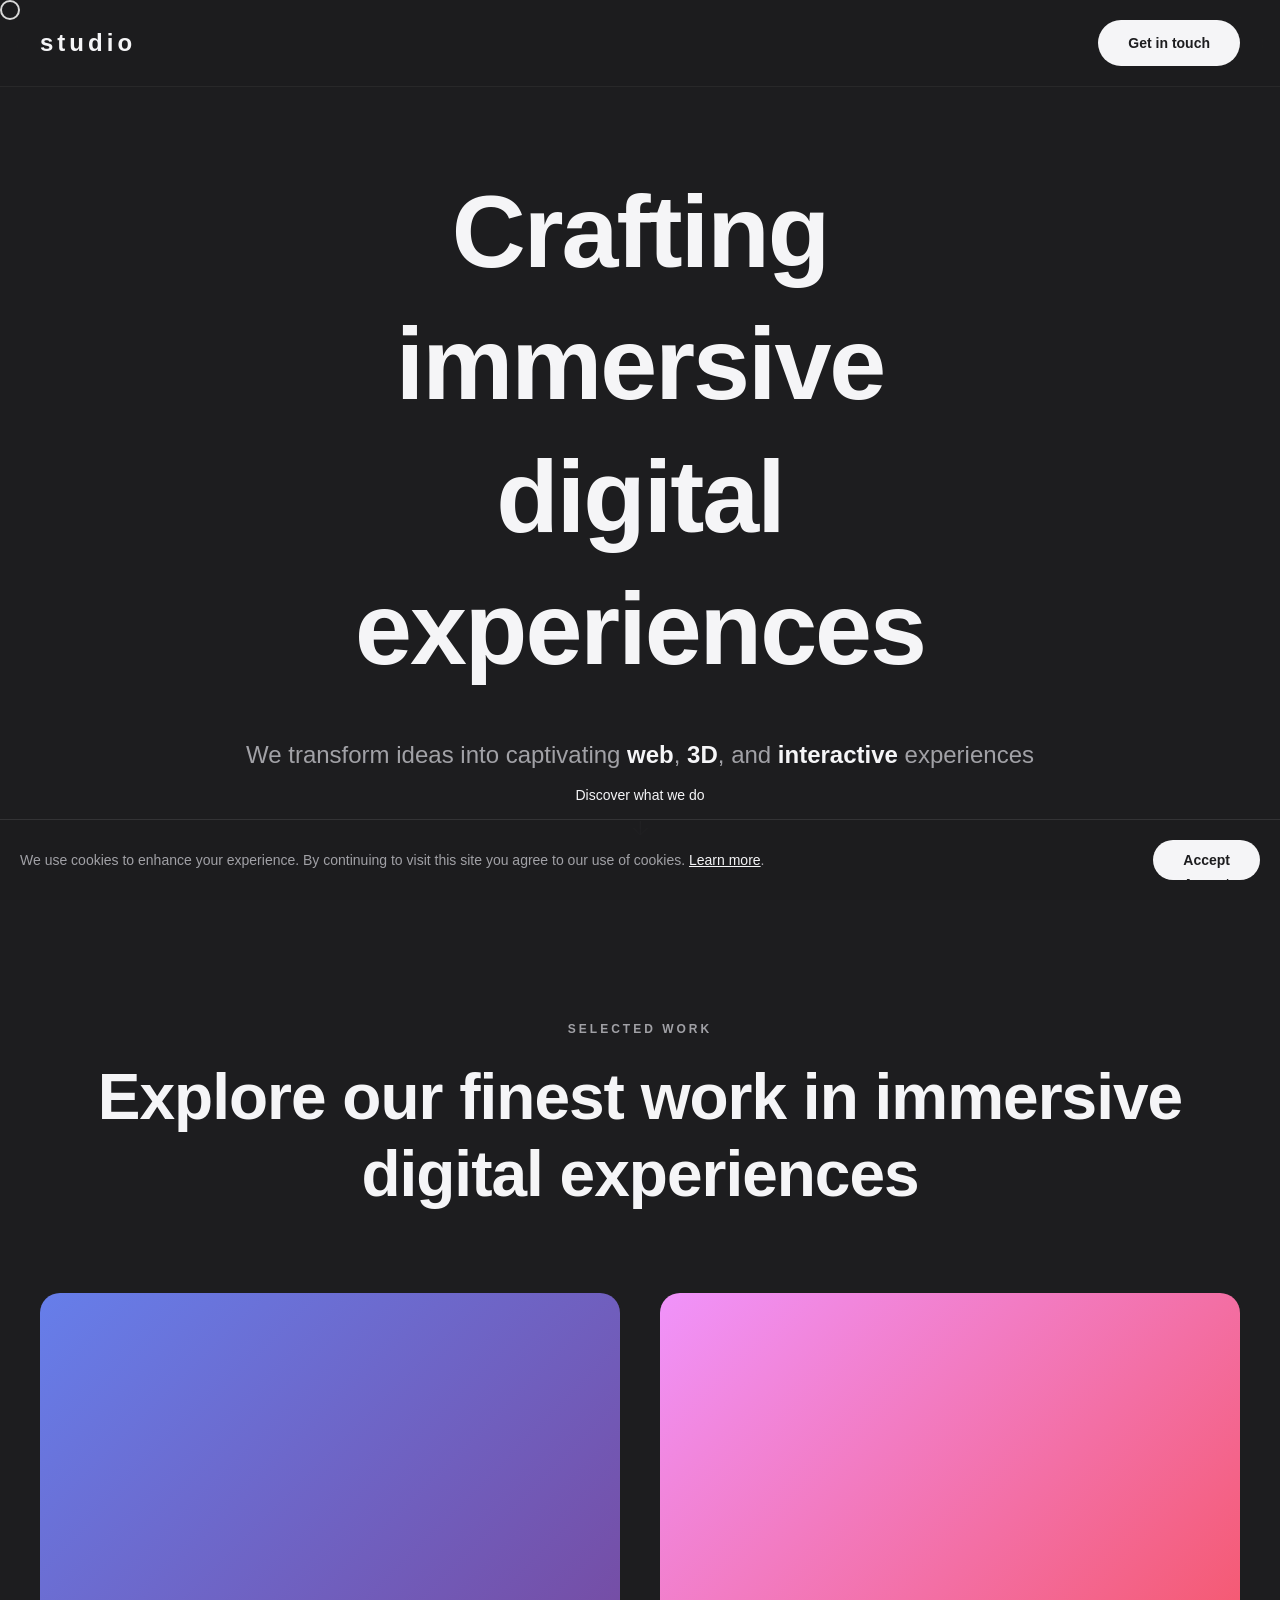
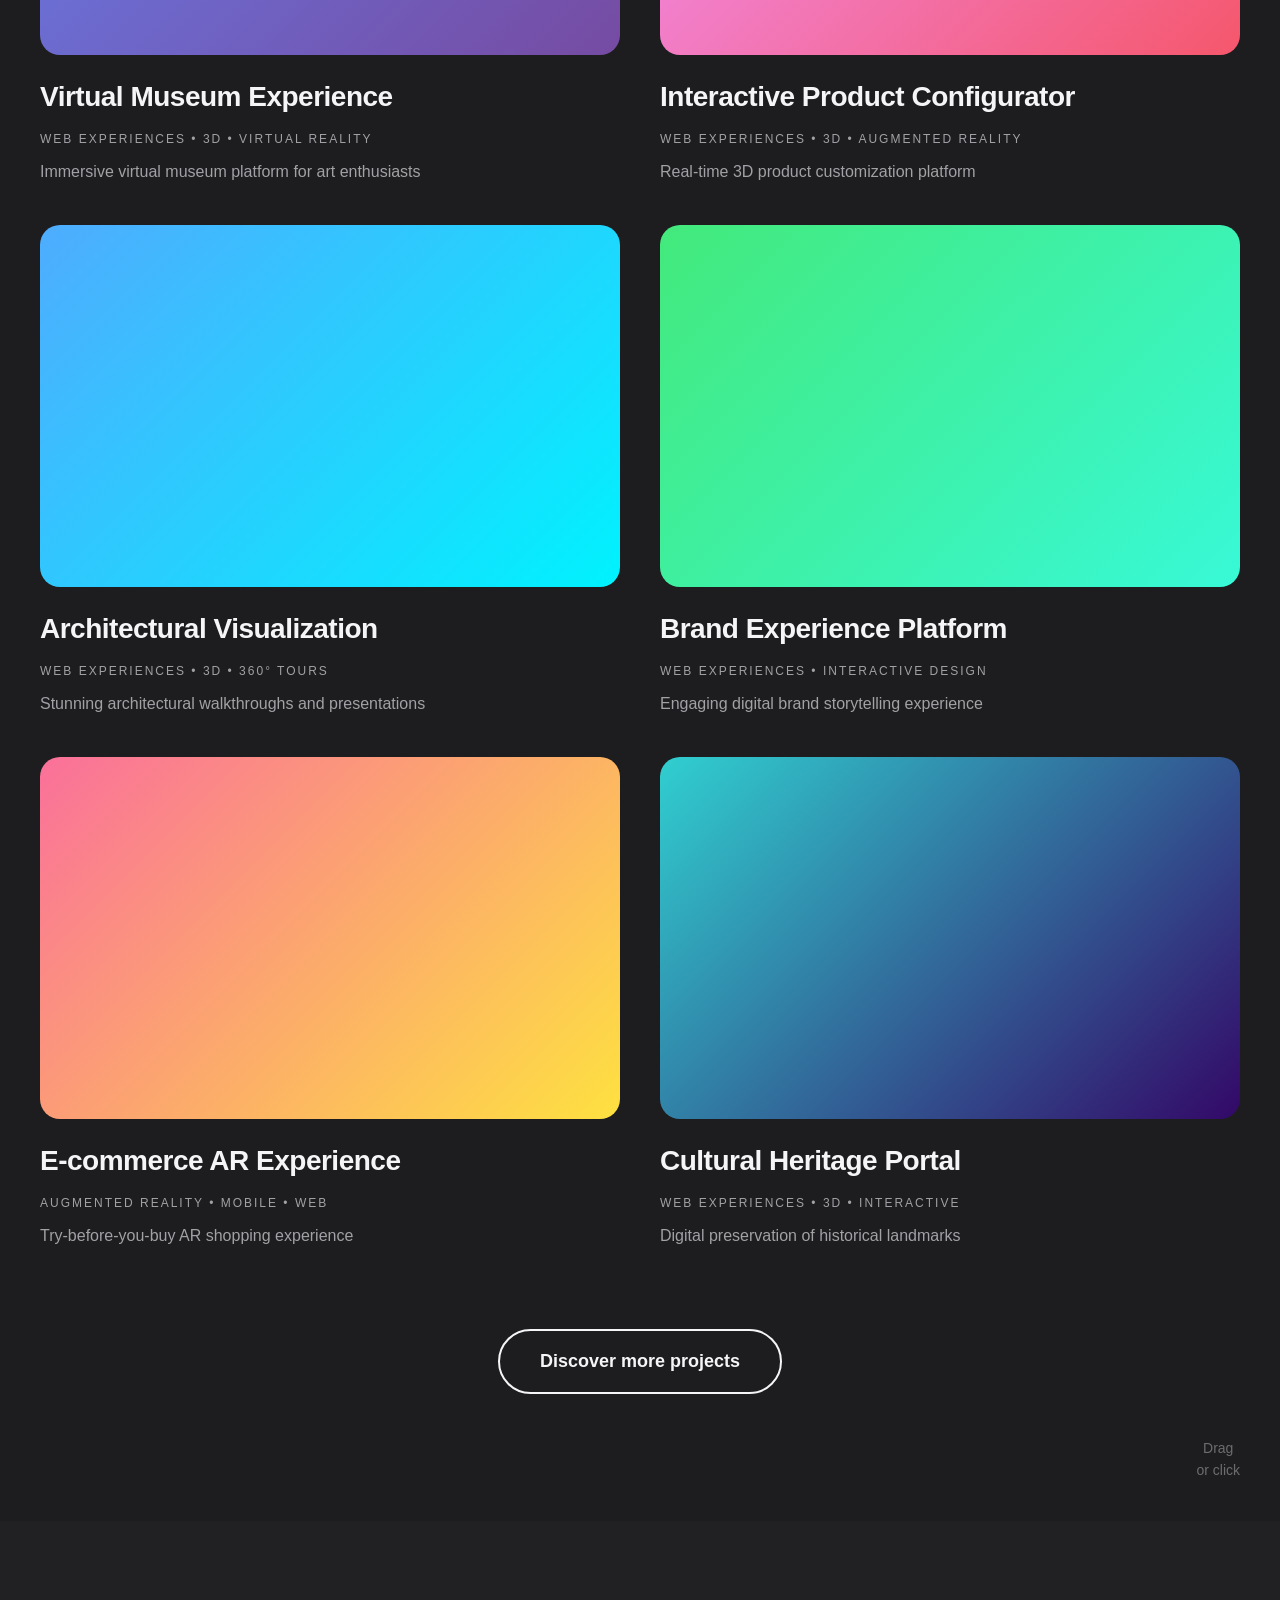
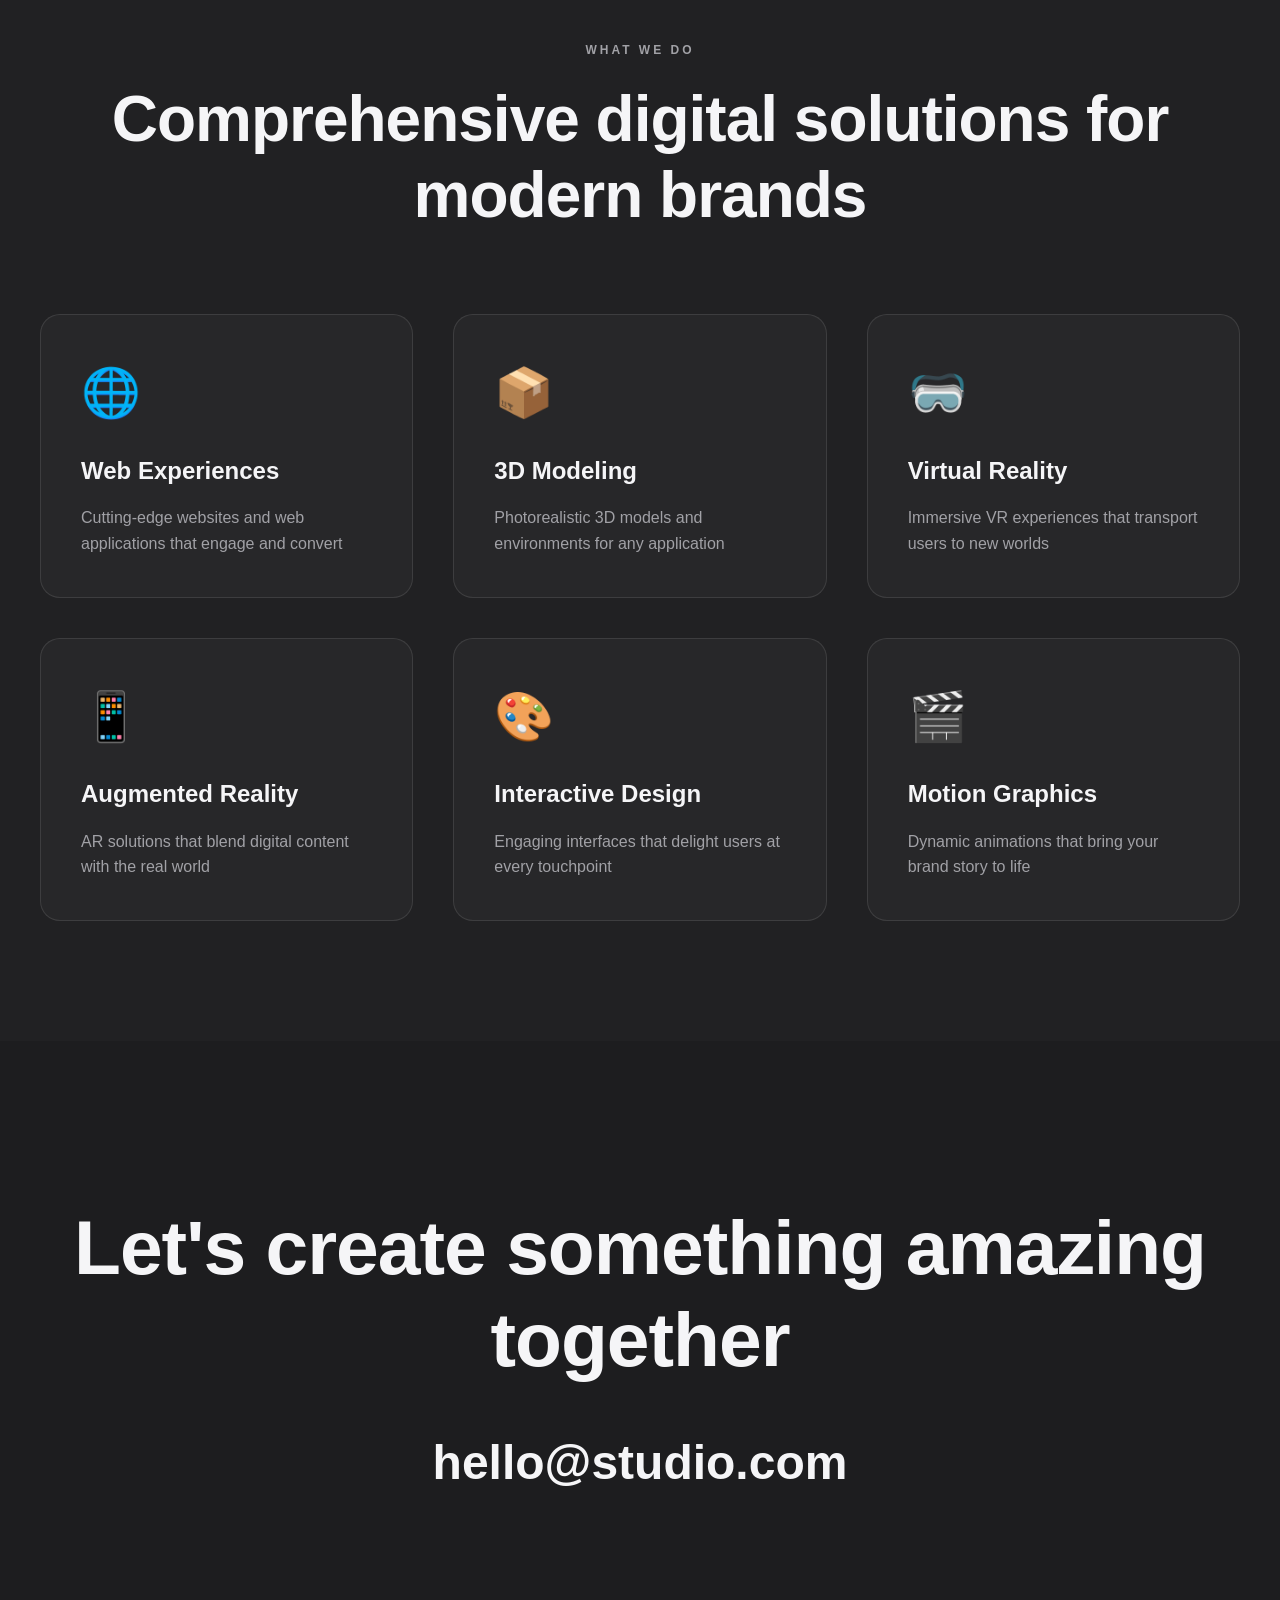
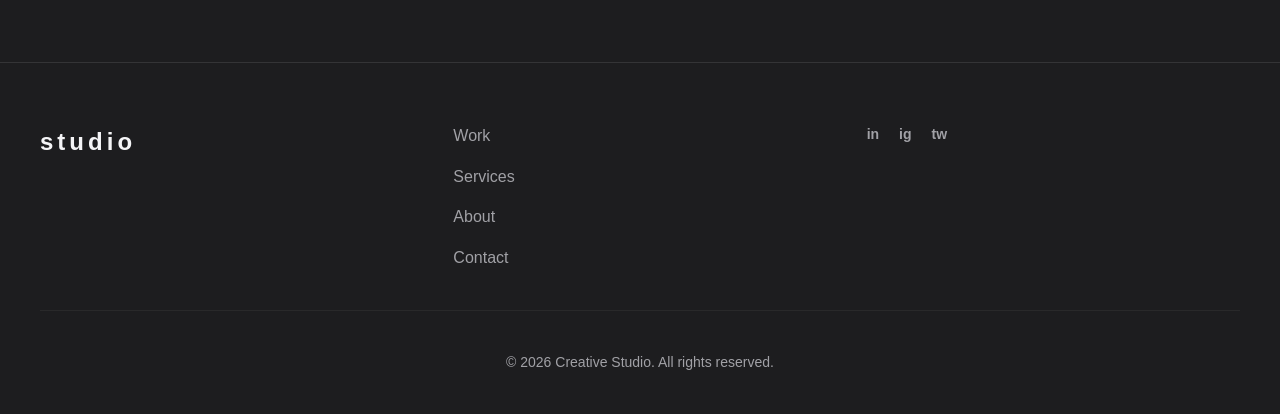
==== index.html @ ac388277 "Initial commit: Creative Studio website with animations and interactions" ====
<!DOCTYPE html>
<html lang="en">
<head>
    <meta charset="UTF-8">
    <meta name="viewport" content="width=device-width, initial-scale=1.0">
    <title>Creative Studio | Immersive Digital Experiences</title>
    <link rel="stylesheet" href="styles.css">
</head>
<body>
    <!-- Cookie Notice -->
    <div class="cookie-notice" id="cookieNotice">
        <p>We use cookies to enhance your experience. By continuing to visit this site you agree to our use of cookies. <a href="#">Learn more</a>.</p>
        <button class="cookie-btn" id="cookieAccept">
            <span>Accept</span>
            <span>Accept</span>
        </button>
    </div>

    <!-- Navigation -->
    <nav class="main-nav">
        <a href="#" class="logo">
            <span>s</span>
            <span>t</span>
            <span>u</span>
            <span>d</span>
            <span>i</span>
            <span>o</span>
        </a>
        
        <button class="menu-toggle" id="menuToggle" aria-label="Toggle menu">
            <span></span>
            <span></span>
            <span></span>
        </button>
        
        <div class="nav-overlay" id="navOverlay">
            <a href="#" class="logo-overlay">
                <span>s</span>
                <span>t</span>
                <span>u</span>
                <span>d</span>
                <span>i</span>
                <span>o</span>
            </a>
            
            <div class="nav-links">
                <a href="#work" class="nav-link">
                    <span>w</span><span>o</span><span>r</span><span>k</span>
                    <span>w</span><span>o</span><span>r</span><span>k</span>
                    <span class="count">24</span>
                </a>
                <a href="#services" class="nav-link">
                    <span>s</span><span>e</span><span>r</span><span>v</span><span>i</span><span>c</span><span>e</span><span>s</span>
                    <span>s</span><span>e</span><span>r</span><span>v</span><span>i</span><span>c</span><span>e</span><span>s</span>
                </a>
                <a href="#about" class="nav-link">
                    <span>a</span><span>b</span><span>o</span><span>u</span><span>t</span>
                    <span>a</span><span>b</span><span>o</span><span>u</span><span>t</span>
                </a>
                <a href="#contact" class="nav-link">
                    <span>c</span><span>o</span><span>n</span><span>t</span><span>a</span><span>c</span><span>t</span>
                    <span>c</span><span>o</span><span>n</span><span>t</span><span>a</span><span>c</span><span>t</span>
                </a>
            </div>
            
            <div class="contact-info">
                <h4>GET IN TOUCH</h4>
                <a href="mailto:hello@studio.com">hello@studio.com</a>
                <a href="tel:+1234567890">+1 (234) 567-890</a>
                <a href="#" target="_blank">123 Creative Street<br>New York, NY 10001</a>
            </div>
        </div>
        
        <a href="#contact" class="cta-button">
            <span>Get in touch</span>
            <span>Get in touch</span>
        </a>
    </nav>

    <main>
        <!-- Hero Section -->
        <section class="hero">
            <div class="hero-content">
                <h1 class="hero-title">
                    <span class="line">
                        <span class="word">Crafting</span>
                    </span>
                    <span class="line">
                        <span class="word">immersive</span>
                    </span>
                    <span class="line">
                        <span class="word">digital</span>
                    </span>
                    <span class="line">
                        <span class="word">experiences</span>
                    </span>
                </h1>
                
                <div class="hero-subtitle">
                    <p>We transform ideas into captivating <span class="highlight">web</span>, <span class="highlight">3D</span>, and <span class="highlight">interactive</span> experiences</p>
                </div>
            </div>
            
            <a href="#services" class="scroll-indicator">
                <span class="scroll-text">Discover what we do</span>
                <span class="scroll-text">Discover what we do</span>
                <svg class="arrow" viewBox="0 0 24 24" fill="none" stroke="currentColor">
                    <path d="M12 5v14M19 12l-7 7-7-7"/>
                </svg>
            </a>
            
            <div class="floating-cursor" id="customCursor"></div>
        </section>

        <!-- Work Section -->
        <section class="work-section" id="work">
            <div class="section-header">
                <h3 class="section-label">SELECTED WORK</h3>
                <h2 class="section-title">
                    Explore our finest work in <span class="highlight">immersive</span> digital experiences
                </h2>
            </div>
            
            <div class="work-grid">
                <div class="work-item" data-scroll>
                    <a href="#" class="work-link">
                        <div class="work-image">
                            <div class="image-placeholder" style="background: linear-gradient(135deg, #667eea 0%, #764ba2 100%);"></div>
                        </div>
                        <div class="work-info">
                            <h3>Virtual Museum Experience</h3>
                            <p class="work-category">WEB EXPERIENCES • 3D • VIRTUAL REALITY</p>
                            <p class="work-description">Immersive virtual museum platform for art enthusiasts</p>
                        </div>
                    </a>
                </div>
                
                <div class="work-item" data-scroll>
                    <a href="#" class="work-link">
                        <div class="work-image">
                            <div class="image-placeholder" style="background: linear-gradient(135deg, #f093fb 0%, #f5576c 100%);"></div>
                        </div>
                        <div class="work-info">
                            <h3>Interactive Product Configurator</h3>
                            <p class="work-category">WEB EXPERIENCES • 3D • AUGMENTED REALITY</p>
                            <p class="work-description">Real-time 3D product customization platform</p>
                        </div>
                    </a>
                </div>
                
                <div class="work-item" data-scroll>
                    <a href="#" class="work-link">
                        <div class="work-image">
                            <div class="image-placeholder" style="background: linear-gradient(135deg, #4facfe 0%, #00f2fe 100%);"></div>
                        </div>
                        <div class="work-info">
                            <h3>Architectural Visualization</h3>
                            <p class="work-category">WEB EXPERIENCES • 3D • 360° TOURS</p>
                            <p class="work-description">Stunning architectural walkthroughs and presentations</p>
                        </div>
                    </a>
                </div>
                
                <div class="work-item" data-scroll>
                    <a href="#" class="work-link">
                        <div class="work-image">
                            <div class="image-placeholder" style="background: linear-gradient(135deg, #43e97b 0%, #38f9d7 100%);"></div>
                        </div>
                        <div class="work-info">
                            <h3>Brand Experience Platform</h3>
                            <p class="work-category">WEB EXPERIENCES • INTERACTIVE DESIGN</p>
                            <p class="work-description">Engaging digital brand storytelling experience</p>
                        </div>
                    </a>
                </div>
                
                <div class="work-item" data-scroll>
                    <a href="#" class="work-link">
                        <div class="work-image">
                            <div class="image-placeholder" style="background: linear-gradient(135deg, #fa709a 0%, #fee140 100%);"></div>
                        </div>
                        <div class="work-info">
                            <h3>E-commerce AR Experience</h3>
                            <p class="work-category">AUGMENTED REALITY • MOBILE • WEB</p>
                            <p class="work-description">Try-before-you-buy AR shopping experience</p>
                        </div>
                    </a>
                </div>
                
                <div class="work-item" data-scroll>
                    <a href="#" class="work-link">
                        <div class="work-image">
                            <div class="image-placeholder" style="background: linear-gradient(135deg, #30cfd0 0%, #330867 100%);"></div>
                        </div>
                        <div class="work-info">
                            <h3>Cultural Heritage Portal</h3>
                            <p class="work-category">WEB EXPERIENCES • 3D • INTERACTIVE</p>
                            <p class="work-description">Digital preservation of historical landmarks</p>
                        </div>
                    </a>
                </div>
            </div>
            
            <div class="work-cta">
                <a href="#" class="cta-link">
                    <span>Discover more projects</span>
                    <span>Discover more projects</span>
                </a>
            </div>
            
            <div class="drag-hint">
                <span>Drag</span>
                <br>
                <span>or click</span>
            </div>
        </section>

        <!-- Services Section -->
        <section class="services-section" id="services">
            <div class="section-header">
                <h3 class="section-label">WHAT WE DO</h3>
                <h2 class="section-title">
                    Comprehensive <span class="highlight">digital solutions</span> for modern brands
                </h2>
            </div>
            
            <div class="services-grid">
                <div class="service-card" data-scroll>
                    <div class="service-icon">🌐</div>
                    <h3>Web Experiences</h3>
                    <p>Cutting-edge websites and web applications that engage and convert</p>
                </div>
                
                <div class="service-card" data-scroll>
                    <div class="service-icon">📦</div>
                    <h3>3D Modeling</h3>
                    <p>Photorealistic 3D models and environments for any application</p>
                </div>
                
                <div class="service-card" data-scroll>
                    <div class="service-icon">🥽</div>
                    <h3>Virtual Reality</h3>
                    <p>Immersive VR experiences that transport users to new worlds</p>
                </div>
                
                <div class="service-card" data-scroll>
                    <div class="service-icon">📱</div>
                    <h3>Augmented Reality</h3>
                    <p>AR solutions that blend digital content with the real world</p>
                </div>
                
                <div class="service-card" data-scroll>
                    <div class="service-icon">🎨</div>
                    <h3>Interactive Design</h3>
                    <p>Engaging interfaces that delight users at every touchpoint</p>
                </div>
                
                <div class="service-card" data-scroll>
                    <div class="service-icon">🎬</div>
                    <h3>Motion Graphics</h3>
                    <p>Dynamic animations that bring your brand story to life</p>
                </div>
            </div>
        </section>

        <!-- Contact Section -->
        <section class="contact-section" id="contact">
            <div class="contact-content">
                <h2>Let's create something <span class="highlight">amazing</span> together</h2>
                <a href="mailto:hello@studio.com" class="contact-email">hello@studio.com</a>
            </div>
        </section>
    </main>

    <!-- Footer -->
    <footer class="main-footer">
        <div class="footer-content">
            <div class="footer-brand">
                <a href="#" class="footer-logo">
                    <span>s</span><span>t</span><span>u</span><span>d</span><span>i</span><span>o</span>
                </a>
            </div>
            <div class="footer-links">
                <a href="#work">Work</a>
                <a href="#services">Services</a>
                <a href="#about">About</a>
                <a href="#contact">Contact</a>
            </div>
            <div class="footer-social">
                <a href="#" aria-label="LinkedIn">in</a>
                <a href="#" aria-label="Instagram">ig</a>
                <a href="#" aria-label="Twitter">tw</a>
            </div>
        </div>
        <div class="footer-bottom">
            <p>&copy; 2026 Creative Studio. All rights reserved.</p>
        </div>
    </footer>

    <script src="script.js"></script>
</body>
</html>
---- styles.css ----
/* ========================================
   CSS RESET & BASE STYLES
   ======================================== */

* {
    margin: 0;
    padding: 0;
    box-sizing: border-box;
}

:root {
    --color-bg: #1d1d1f;
    --color-text: #f5f5f7;
    --color-text-secondary: #a1a1a6;
    --color-accent: #0071e3;
    --color-highlight: #06c;
    --font-primary: -apple-system, BlinkMacSystemFont, 'Segoe UI', Roboto, 'Helvetica Neue', Arial, sans-serif;
    --transition-smooth: cubic-bezier(0.4, 0, 0.2, 1);
    --transition-bounce: cubic-bezier(0.68, -0.55, 0.265, 1.55);
}

html {
    scroll-behavior: smooth;
    overflow-x: hidden;
}

body {
    font-family: var(--font-primary);
    background-color: var(--color-bg);
    color: var(--color-text);
    line-height: 1.6;
    overflow-x: hidden;
    -webkit-font-smoothing: antialiased;
    -moz-osx-font-smoothing: grayscale;
}

/* ========================================
   COOKIE NOTICE
   ======================================== */

.cookie-notice {
    position: fixed;
    bottom: 0;
    left: 0;
    right: 0;
    background: rgba(29, 29, 31, 0.95);
    backdrop-filter: blur(20px);
    padding: 20px;
    display: flex;
    justify-content: space-between;
    align-items: center;
    gap: 20px;
    z-index: 9999;
    border-top: 1px solid rgba(255, 255, 255, 0.1);
    transform: translateY(100%);
    animation: slideUp 0.6s var(--transition-smooth) forwards;
    animation-delay: 1s;
}

.cookie-notice.hidden {
    animation: slideDown 0.4s var(--transition-smooth) forwards;
}

.cookie-notice p {
    font-size: 14px;
    color: var(--color-text-secondary);
    margin: 0;
}

.cookie-notice a {
    color: var(--color-text);
    text-decoration: underline;
}

.cookie-btn {
    position: relative;
    padding: 12px 30px;
    background: var(--color-text);
    color: var(--color-bg);
    border: none;
    border-radius: 50px;
    font-size: 14px;
    font-weight: 600;
    cursor: pointer;
    overflow: hidden;
    transition: transform 0.3s var(--transition-smooth);
}

.cookie-btn span {
    display: block;
    transition: transform 0.3s var(--transition-smooth);
}

.cookie-btn span:last-child {
    position: absolute;
    top: 50%;
    left: 50%;
    transform: translate(-50%, 100%);
}

.cookie-btn:hover span:first-child {
    transform: translateY(-100%);
}

.cookie-btn:hover span:last-child {
    transform: translate(-50%, -50%);
}

.cookie-btn:active {
    transform: scale(0.95);
}

/* ========================================
   NAVIGATION
   ======================================== */

.main-nav {
    position: fixed;
    top: 0;
    left: 0;
    right: 0;
    padding: 20px 40px;
    display: flex;
    justify-content: space-between;
    align-items: center;
    z-index: 1000;
    background: rgba(29, 29, 31, 0.8);
    backdrop-filter: blur(20px);
    border-bottom: 1px solid rgba(255, 255, 255, 0.05);
    transition: transform 0.3s var(--transition-smooth);
}

.main-nav.hidden {
    transform: translateY(-100%);
}

.logo {
    font-size: 24px;
    font-weight: 700;
    text-decoration: none;
    color: var(--color-text);
    letter-spacing: 2px;
    display: flex;
    gap: 2px;
}

.logo span {
    display: inline-block;
    transition: transform 0.3s var(--transition-bounce);
}

.logo:hover span {
    animation: bounceLetters 0.6s var(--transition-bounce);
}

.logo span:nth-child(1) { animation-delay: 0s; }
.logo span:nth-child(2) { animation-delay: 0.05s; }
.logo span:nth-child(3) { animation-delay: 0.1s; }
.logo span:nth-child(4) { animation-delay: 0.15s; }
.logo span:nth-child(5) { animation-delay: 0.2s; }
.logo span:nth-child(6) { animation-delay: 0.25s; }

.menu-toggle {
    display: none;
    flex-direction: column;
    gap: 6px;
    background: none;
    border: none;
    cursor: pointer;
    padding: 10px;
    z-index: 1001;
}

.menu-toggle span {
    width: 30px;
    height: 2px;
    background: var(--color-text);
    transition: all 0.3s var(--transition-smooth);
}

.menu-toggle.active span:nth-child(1) {
    transform: rotate(45deg) translate(8px, 8px);
}

.menu-toggle.active span:nth-child(2) {
    opacity: 0;
}

.menu-toggle.active span:nth-child(3) {
    transform: rotate(-45deg) translate(8px, -8px);
}

.cta-button {
    position: relative;
    padding: 12px 30px;
    background: var(--color-text);
    color: var(--color-bg);
    text-decoration: none;
    border-radius: 50px;
    font-size: 14px;
    font-weight: 600;
    overflow: hidden;
    transition: transform 0.3s var(--transition-smooth);
}

.cta-button span {
    display: block;
    transition: transform 0.3s var(--transition-smooth);
}

.cta-button span:last-child {
    position: absolute;
    top: 50%;
    left: 50%;
    transform: translate(-50%, 100%);
}

.cta-button:hover span:first-child {
    transform: translateY(-100%);
}

.cta-button:hover span:last-child {
    transform: translate(-50%, -50%);
}

.cta-button:active {
    transform: scale(0.95);
}

/* ========================================
   NAV OVERLAY
   ======================================== */

.nav-overlay {
    position: fixed;
    top: 0;
    left: 0;
    width: 100%;
    height: 100vh;
    background: var(--color-bg);
    z-index: 999;
    display: flex;
    flex-direction: column;
    justify-content: center;
    align-items: center;
    opacity: 0;
    visibility: hidden;
    transition: opacity 0.5s var(--transition-smooth), visibility 0.5s;
}

.nav-overlay.active {
    opacity: 1;
    visibility: visible;
}

.logo-overlay {
    position: absolute;
    top: 20px;
    left: 40px;
    font-size: 24px;
    font-weight: 700;
    text-decoration: none;
    color: var(--color-text);
    letter-spacing: 2px;
    display: flex;
    gap: 2px;
}

.nav-links {
    display: flex;
    flex-direction: column;
    gap: 20px;
    margin-bottom: 60px;
}

.nav-link {
    position: relative;
    font-size: 48px;
    font-weight: 700;
    text-decoration: none;
    color: var(--color-text);
    letter-spacing: 4px;
    overflow: hidden;
    display: inline-block;
    padding: 10px 0;
}

.nav-link span {
    display: inline-block;
    transition: transform 0.3s var(--transition-smooth);
}

.nav-link .count {
    font-size: 24px;
    color: var(--color-text-secondary);
    margin-left: 10px;
}

.nav-link:hover span {
    animation: wave 0.6s var(--transition-smooth);
}

.contact-info {
    text-align: center;
}

.contact-info h4 {
    font-size: 12px;
    letter-spacing: 2px;
    color: var(--color-text-secondary);
    margin-bottom: 20px;
}

.contact-info a {
    display: block;
    color: var(--color-text);
    text-decoration: none;
    margin: 10px 0;
    transition: color 0.3s var(--transition-smooth);
}

.contact-info a:hover {
    color: var(--color-highlight);
}

/* ========================================
   HERO SECTION
   ======================================== */

.hero {
    min-height: 100vh;
    display: flex;
    flex-direction: column;
    justify-content: center;
    align-items: center;
    padding: 100px 40px 60px;
    position: relative;
    overflow: hidden;
}

.hero-content {
    max-width: 1200px;
    text-align: center;
    z-index: 1;
}

.hero-title {
    font-size: clamp(40px, 8vw, 120px);
    font-weight: 800;
    line-height: 1.1;
    margin-bottom: 40px;
    letter-spacing: -2px;
}

.hero-title .line {
    display: block;
    overflow: hidden;
    padding: 10px 0;
}

.hero-title .word {
    display: inline-block;
    opacity: 0;
    transform: translateY(100%);
    animation: slideUpFade 1s var(--transition-smooth) forwards;
}

.hero-title .line:nth-child(1) .word { animation-delay: 0.1s; }
.hero-title .line:nth-child(2) .word { animation-delay: 0.3s; }
.hero-title .line:nth-child(3) .word { animation-delay: 0.5s; }
.hero-title .line:nth-child(4) .word { animation-delay: 0.7s; }

.hero-subtitle {
    font-size: clamp(18px, 3vw, 24px);
    color: var(--color-text-secondary);
    max-width: 800px;
    margin: 0 auto;
    opacity: 0;
    animation: fadeIn 1s var(--transition-smooth) forwards;
    animation-delay: 1s;
}

.highlight {
    color: var(--color-text);
    font-weight: 600;
    position: relative;
    display: inline-block;
}

.highlight::after {
    content: '';
    position: absolute;
    bottom: 0;
    left: 0;
    width: 0;
    height: 2px;
    background: var(--color-highlight);
    transition: width 0.6s var(--transition-smooth);
}

.hero-subtitle:hover .highlight::after {
    width: 100%;
}

.scroll-indicator {
    position: absolute;
    bottom: 60px;
    left: 50%;
    transform: translateX(-50%);
    display: flex;
    flex-direction: column;
    align-items: center;
    gap: 10px;
    text-decoration: none;
    color: var(--color-text);
    font-size: 14px;
    opacity: 0;
    animation: fadeIn 1s var(--transition-smooth) forwards;
    animation-delay: 1.5s;
}

.scroll-indicator .scroll-text {
    transition: transform 0.3s var(--transition-smooth);
}

.scroll-indicator .scroll-text:last-of-type {
    position: absolute;
    transform: translateY(100%);
    opacity: 0;
}

.scroll-indicator:hover .scroll-text:first-of-type {
    transform: translateY(-100%);
    opacity: 0;
}

.scroll-indicator:hover .scroll-text:last-of-type {
    transform: translateY(0);
    opacity: 1;
}

.scroll-indicator .arrow {
    width: 24px;
    height: 24px;
    animation: bounce 2s infinite;
}

.floating-cursor {
    position: fixed;
    width: 20px;
    height: 20px;
    border: 2px solid var(--color-text);
    border-radius: 50%;
    pointer-events: none;
    z-index: 9999;
    transition: transform 0.2s var(--transition-smooth), opacity 0.2s;
    opacity: 0;
    mix-blend-mode: difference;
}

.floating-cursor.active {
    transform: scale(3);
    opacity: 1;
}

/* ========================================
   WORK SECTION
   ======================================== */

.work-section {
    padding: 120px 40px;
    position: relative;
}

.section-header {
    max-width: 1200px;
    margin: 0 auto 80px;
    text-align: center;
}

.section-label {
    font-size: 12px;
    letter-spacing: 3px;
    color: var(--color-text-secondary);
    margin-bottom: 20px;
}

.section-title {
    font-size: clamp(32px, 5vw, 64px);
    font-weight: 700;
    line-height: 1.2;
    letter-spacing: -1px;
}

.work-grid {
    max-width: 1400px;
    margin: 0 auto;
    display: grid;
    grid-template-columns: repeat(auto-fit, minmax(400px, 1fr));
    gap: 40px;
}

.work-item {
    opacity: 0;
    transform: translateY(60px);
    transition: opacity 0.8s var(--transition-smooth), transform 0.8s var(--transition-smooth);
}

.work-item.visible {
    opacity: 1;
    transform: translateY(0);
}

.work-link {
    display: block;
    text-decoration: none;
    color: var(--color-text);
    transition: transform 0.3s var(--transition-smooth);
}

.work-link:hover {
    transform: translateY(-10px);
}

.work-image {
    width: 100%;
    aspect-ratio: 16/10;
    border-radius: 20px;
    overflow: hidden;
    margin-bottom: 20px;
    position: relative;
}

.image-placeholder {
    width: 100%;
    height: 100%;
    transition: transform 0.6s var(--transition-smooth);
}

.work-link:hover .image-placeholder {
    transform: scale(1.05);
}

.work-info h3 {
    font-size: 28px;
    font-weight: 700;
    margin-bottom: 10px;
    letter-spacing: -0.5px;
}

.work-category {
    font-size: 12px;
    letter-spacing: 2px;
    color: var(--color-text-secondary);
    margin-bottom: 10px;
}

.work-description {
    font-size: 16px;
    color: var(--color-text-secondary);
    line-height: 1.6;
}

.work-cta {
    text-align: center;
    margin-top: 80px;
}

.cta-link {
    position: relative;
    display: inline-block;
    font-size: 18px;
    font-weight: 600;
    text-decoration: none;
    color: var(--color-text);
    padding: 16px 40px;
    border: 2px solid var(--color-text);
    border-radius: 50px;
    overflow: hidden;
    transition: transform 0.3s var(--transition-smooth);
}

.cta-link span {
    display: block;
    transition: transform 0.3s var(--transition-smooth);
}

.cta-link span:last-child {
    position: absolute;
    top: 50%;
    left: 50%;
    transform: translate(-50%, 100%);
}

.cta-link:hover {
    background: var(--color-text);
    color: var(--color-bg);
}

.cta-link:hover span:first-child {
    transform: translateY(-100%);
}

.cta-link:hover span:last-child {
    transform: translate(-50%, -50%);
}

.cta-link:active {
    transform: scale(0.95);
}

.drag-hint {
    position: absolute;
    bottom: 40px;
    right: 40px;
    font-size: 14px;
    color: var(--color-text-secondary);
    text-align: center;
    opacity: 0.6;
}

/* ========================================
   SERVICES SECTION
   ======================================== */

.services-section {
    padding: 120px 40px;
    background: rgba(255, 255, 255, 0.02);
}

.services-grid {
    max-width: 1200px;
    margin: 0 auto;
    display: grid;
    grid-template-columns: repeat(auto-fit, minmax(300px, 1fr));
    gap: 40px;
}

.service-card {
    padding: 40px;
    background: rgba(255, 255, 255, 0.03);
    border: 1px solid rgba(255, 255, 255, 0.1);
    border-radius: 20px;
    transition: transform 0.3s var(--transition-smooth), background 0.3s var(--transition-smooth);
    opacity: 0;
    transform: translateY(60px);
}

.service-card.visible {
    opacity: 1;
    transform: translateY(0);
}

.service-card:hover {
    transform: translateY(-10px);
    background: rgba(255, 255, 255, 0.05);
}

.service-icon {
    font-size: 48px;
    margin-bottom: 20px;
    display: block;
}

.service-card h3 {
    font-size: 24px;
    font-weight: 700;
    margin-bottom: 15px;
}

.service-card p {
    font-size: 16px;
    color: var(--color-text-secondary);
    line-height: 1.6;
}

/* ========================================
   CONTACT SECTION
   ======================================== */

.contact-section {
    padding: 160px 40px;
    text-align: center;
}

.contact-content h2 {
    font-size: clamp(40px, 6vw, 80px);
    font-weight: 800;
    line-height: 1.2;
    margin-bottom: 40px;
    letter-spacing: -1px;
}

.contact-email {
    font-size: clamp(24px, 4vw, 48px);
    font-weight: 600;
    color: var(--color-text);
    text-decoration: none;
    position: relative;
    display: inline-block;
    transition: color 0.3s var(--transition-smooth);
}

.contact-email::after {
    content: '';
    position: absolute;
    bottom: 0;
    left: 0;
    width: 0;
    height: 3px;
    background: var(--color-highlight);
    transition: width 0.6s var(--transition-smooth);
}

.contact-email:hover {
    color: var(--color-highlight);
}

.contact-email:hover::after {
    width: 100%;
}

/* ========================================
   FOOTER
   ======================================== */

.main-footer {
    padding: 60px 40px 40px;
    border-top: 1px solid rgba(255, 255, 255, 0.1);
}

.footer-content {
    max-width: 1200px;
    margin: 0 auto;
    display: grid;
    grid-template-columns: repeat(auto-fit, minmax(200px, 1fr));
    gap: 40px;
    margin-bottom: 40px;
}

.footer-logo {
    font-size: 24px;
    font-weight: 700;
    text-decoration: none;
    color: var(--color-text);
    letter-spacing: 2px;
    display: flex;
    gap: 2px;
}

.footer-links {
    display: flex;
    flex-direction: column;
    gap: 15px;
}

.footer-links a {
    color: var(--color-text-secondary);
    text-decoration: none;
    transition: color 0.3s var(--transition-smooth);
}

.footer-links a:hover {
    color: var(--color-text);
}

.footer-social {
    display: flex;
    gap: 20px;
}

.footer-social a {
    color: var(--color-text-secondary);
    text-decoration: none;
    font-size: 14px;
    font-weight: 600;
    transition: color 0.3s var(--transition-smooth);
}

.footer-social a:hover {
    color: var(--color-text);
}

.footer-bottom {
    text-align: center;
    padding-top: 40px;
    border-top: 1px solid rgba(255, 255, 255, 0.05);
}

.footer-bottom p {
    font-size: 14px;
    color: var(--color-text-secondary);
}

/* ========================================
   ANIMATIONS
   ======================================== */

@keyframes slideUp {
    from {
        transform: translateY(100%);
    }
    to {
        transform: translateY(0);
    }
}

@keyframes slideDown {
    from {
        transform: translateY(0);
    }
    to {
        transform: translateY(100%);
    }
}

@keyframes bounceLetters {
    0%, 100% {
        transform: translateY(0);
    }
    50% {
        transform: translateY(-10px);
    }
}

@keyframes slideUpFade {
    from {
        opacity: 0;
        transform: translateY(100%);
    }
    to {
        opacity: 1;
        transform: translateY(0);
    }
}

@keyframes fadeIn {
    from {
        opacity: 0;
    }
    to {
        opacity: 1;
    }
}

@keyframes bounce {
    0%, 100% {
        transform: translateY(0);
    }
    50% {
        transform: translateY(-10px);
    }
}

@keyframes wave {
    0%, 100% {
        transform: translateY(0);
    }
    50% {
        transform: translateY(-5px);
    }
}

/* ========================================
   RESPONSIVE
   ======================================== */

@media (max-width: 768px) {
    .main-nav {
        padding: 15px 20px;
    }
    
    .menu-toggle {
        display: flex;
    }
    
    .cta-button {
        display: none;
    }
    
    .hero {
        padding: 80px 20px 40px;
    }
    
    .work-section,
    .services-section {
        padding: 80px 20px;
    }
    
    .work-grid,
    .services-grid {
        grid-template-columns: 1fr;
        gap: 30px;
    }
    
    .contact-section {
        padding: 100px 20px;
    }
    
    .nav-link {
        font-size: 32px;
    }
    
    .drag-hint {
        display: none;
    }
}

@media (max-width: 480px) {
    .cookie-notice {
        flex-direction: column;
        text-align: center;
    }
    
    .footer-content {
        grid-template-columns: 1fr;
        text-align: center;
    }
    
    .footer-social {
        justify-content: center;
    }
}
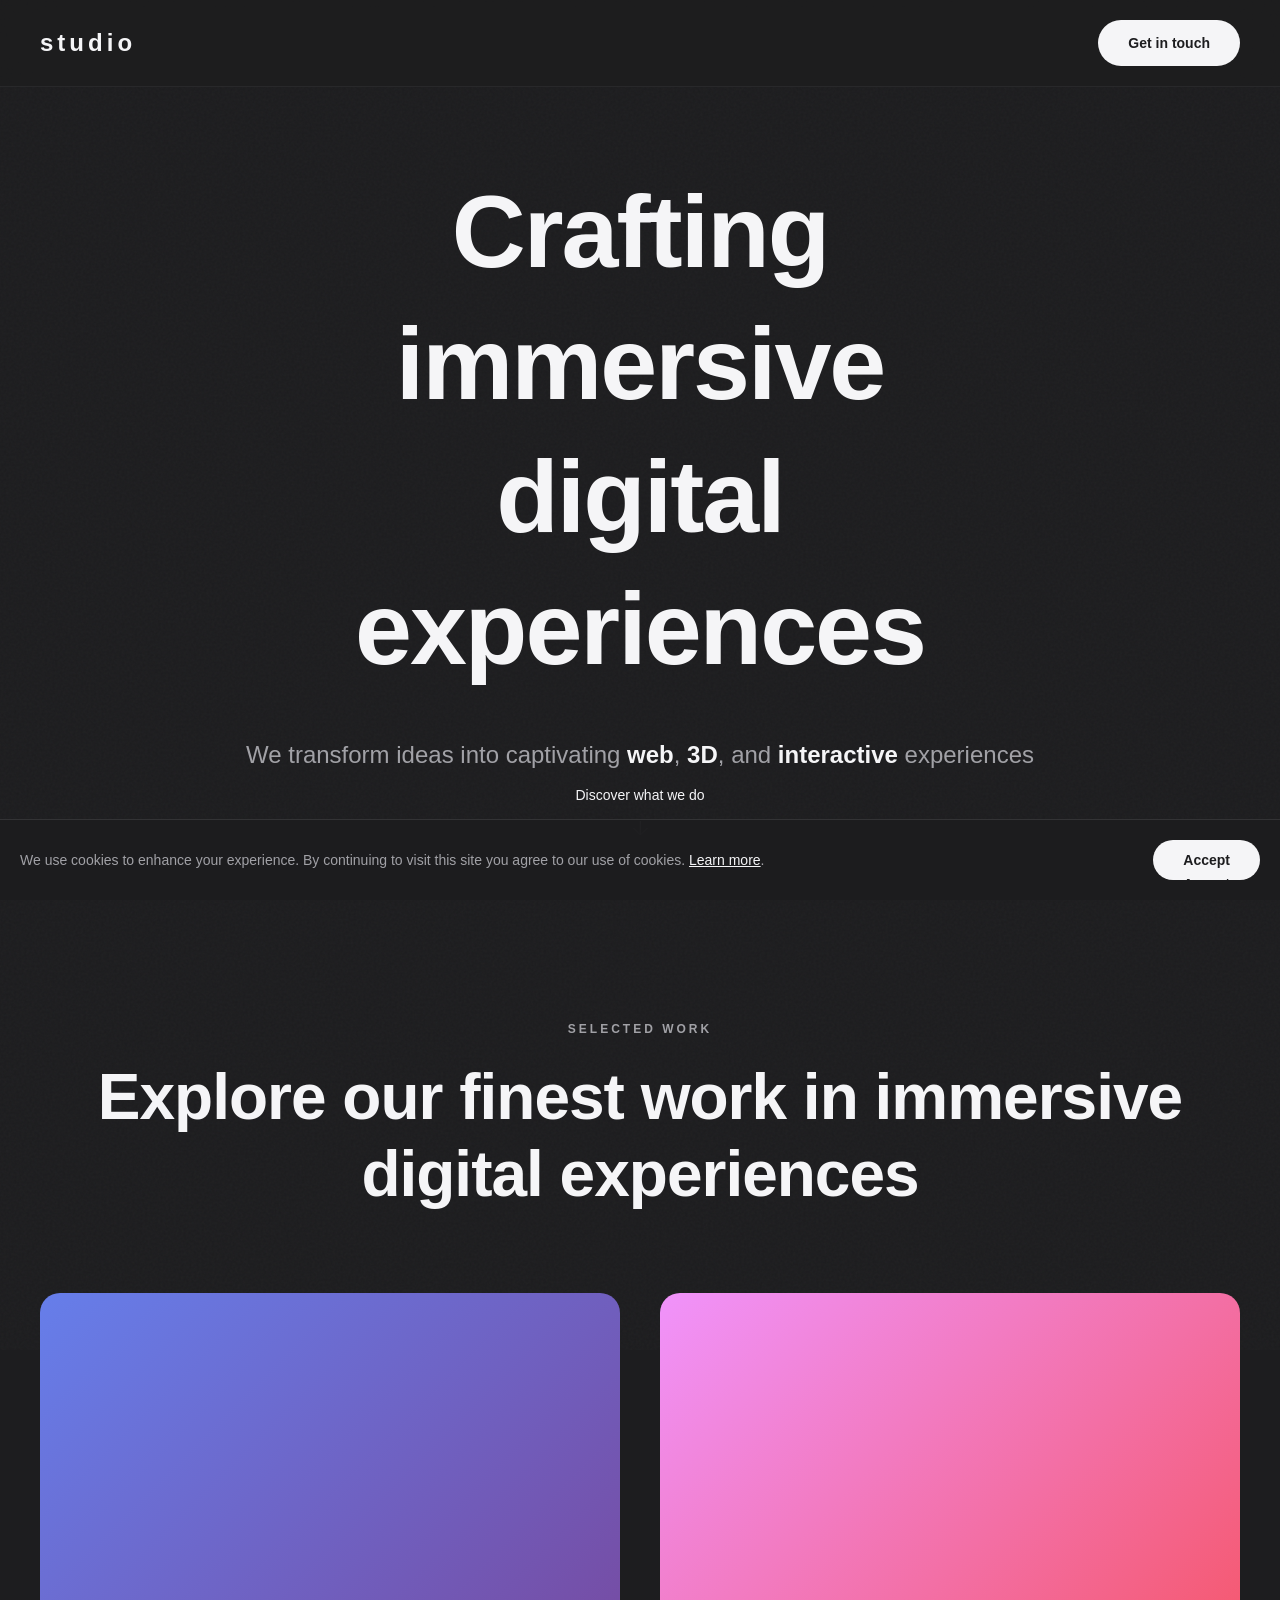
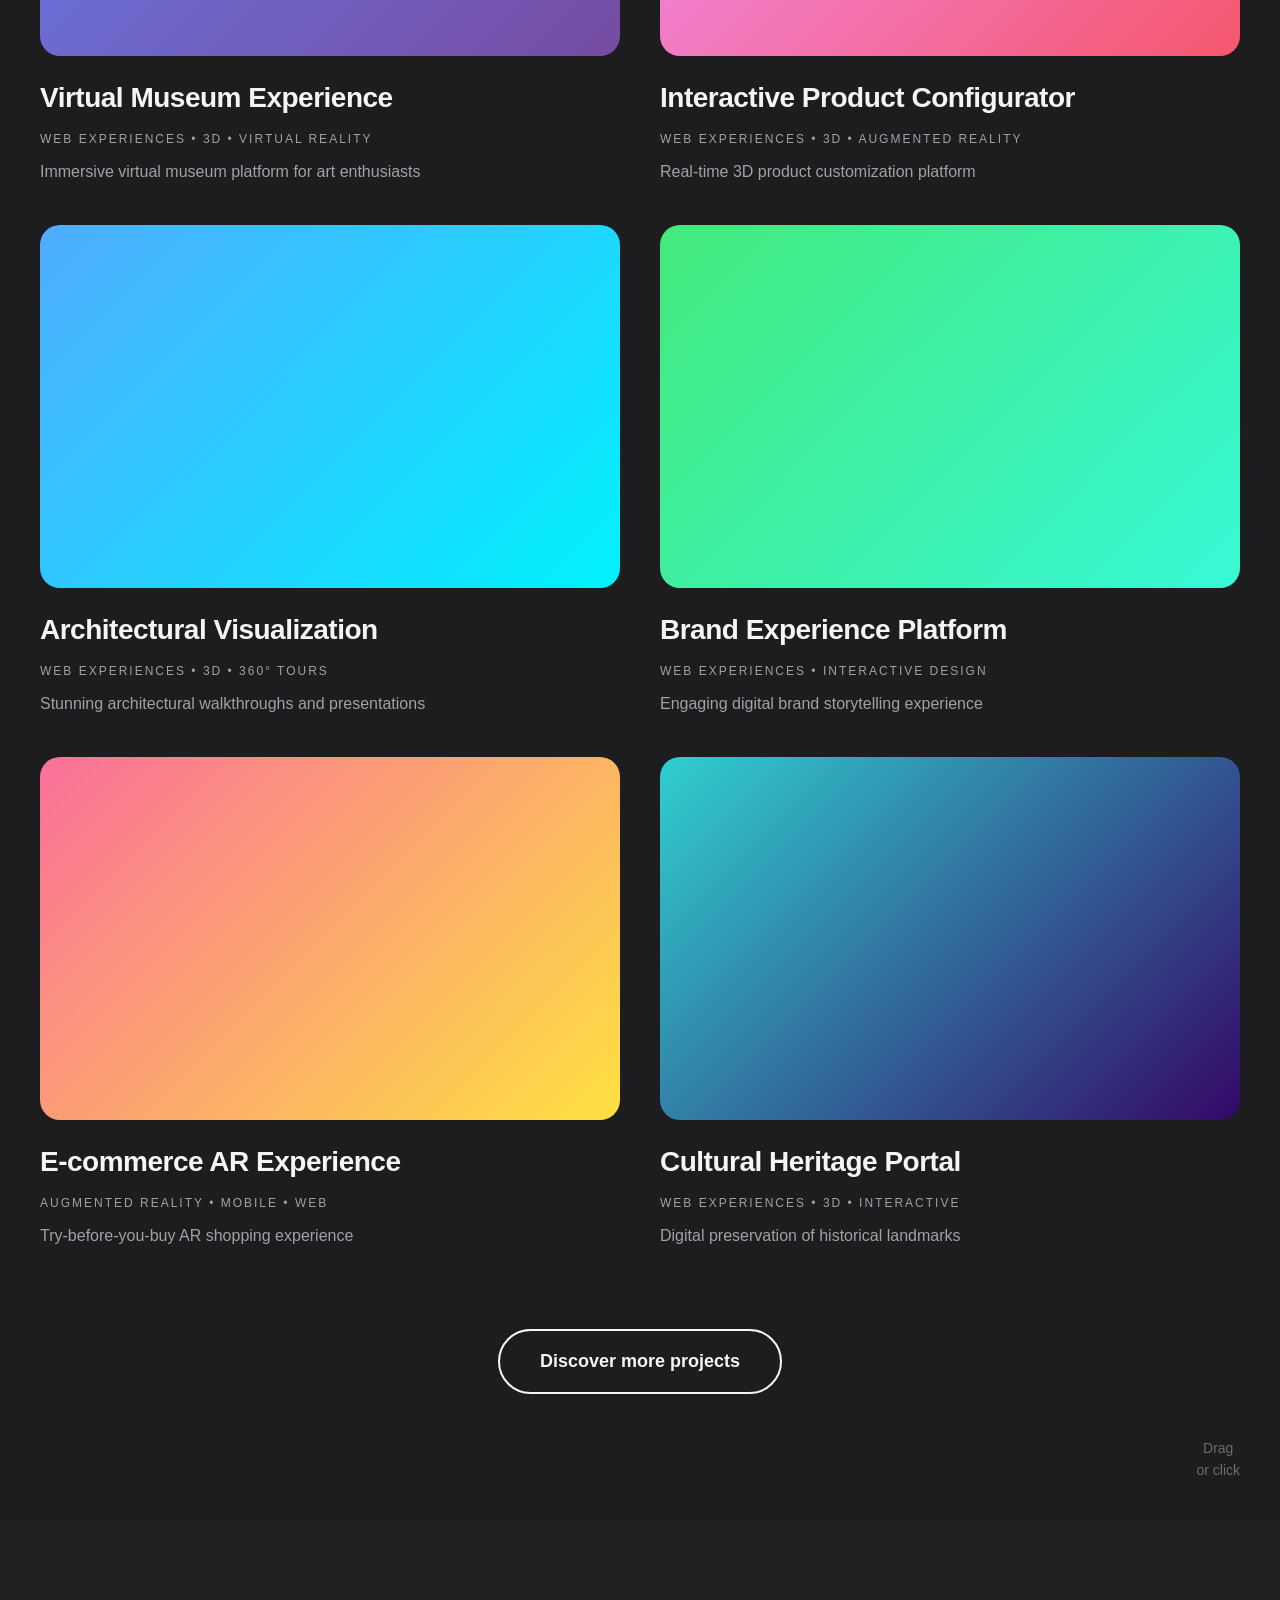
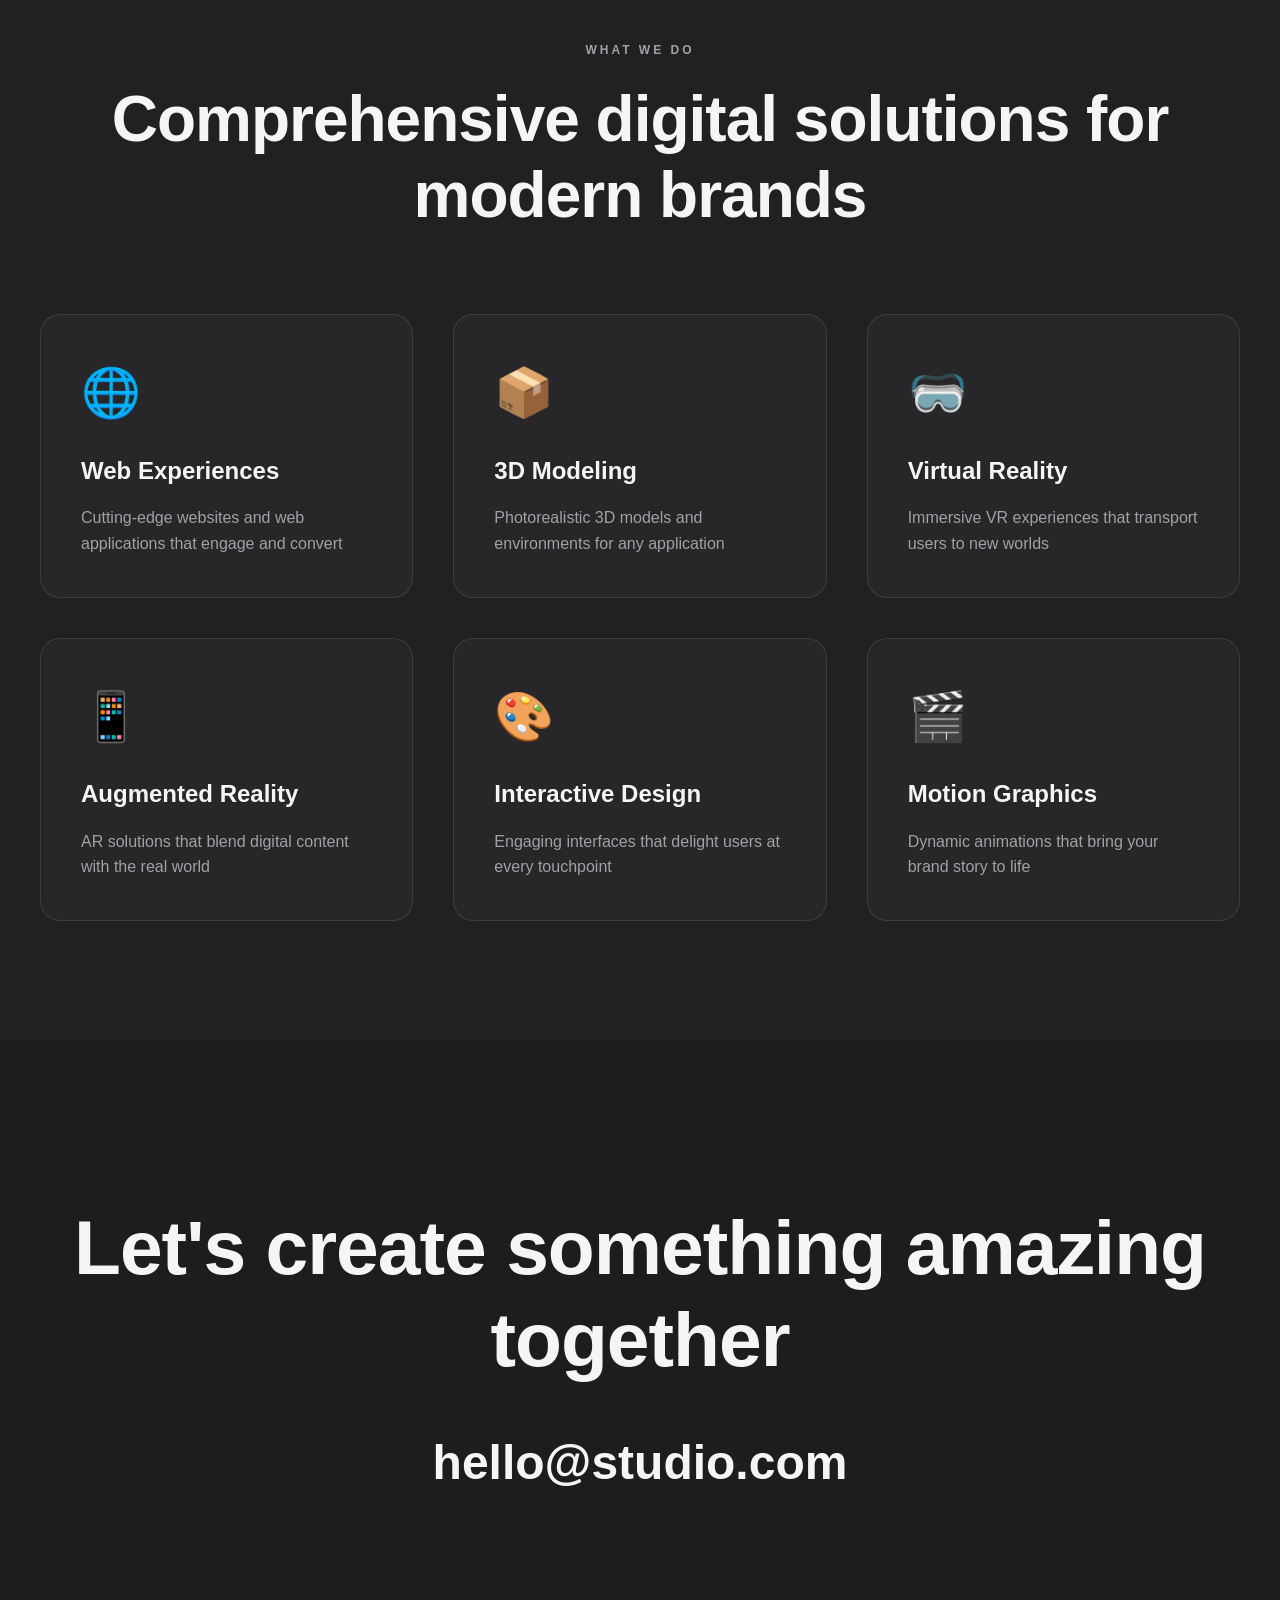
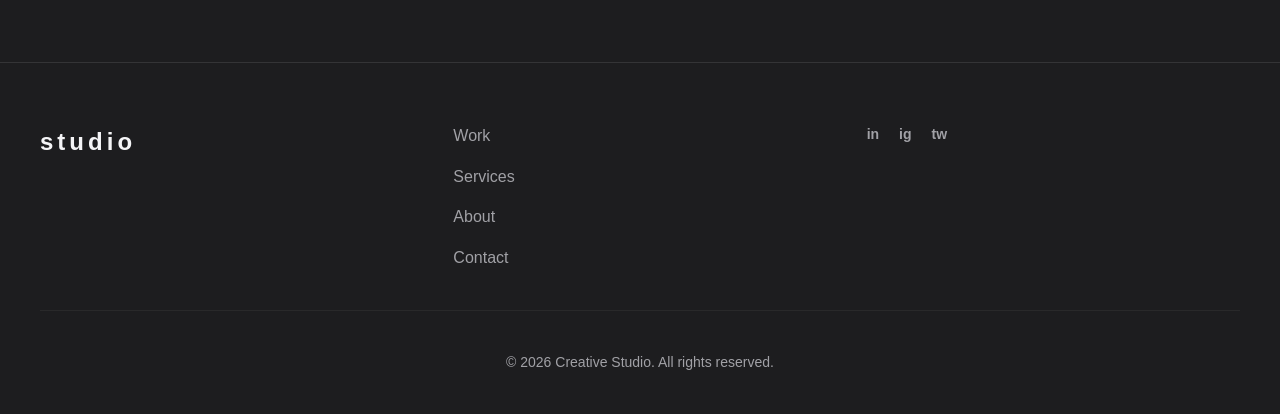
==== commit 64a329cb: "Add premium animations: smooth scroll, magnetic cursors, parallax effects" ====
--- a/index.html
+++ b/index.html
@@ -5,8 +5,9 @@
     <meta name="viewport" content="width=device-width, initial-scale=1.0">
     <title>Creative Studio | Immersive Digital Experiences</title>
     <link rel="stylesheet" href="styles.css">
+    <link rel="stylesheet" href="enhanced-animations.css">
 </head>
-<body>
+<body data-scroll-container>
     <!-- Cookie Notice -->
     <div class="cookie-notice" id="cookieNotice">
         <p>We use cookies to enhance your experience. By continuing to visit this site you agree to our use of cookies. <a href="#">Learn more</a>.</p>
@@ -79,8 +80,11 @@
 
     <main>
         <!-- Hero Section -->
-        <section class="hero">
-            <div class="hero-content">
+        <section class="hero" data-scroll-section>
+            <div class="hero-background">
+                <div class="grain"></div>
+            </div>
+            <div class="hero-content" data-scroll data-scroll-speed="-2">
                 <h1 class="hero-title">
                     <span class="line">
                         <span class="word">Crafting</span>
@@ -101,19 +105,17 @@
                 </div>
             </div>
             
-            <a href="#services" class="scroll-indicator">
+            <a href="#services" class="scroll-indicator" data-scroll data-scroll-speed="1">
                 <span class="scroll-text">Discover what we do</span>
                 <span class="scroll-text">Discover what we do</span>
                 <svg class="arrow" viewBox="0 0 24 24" fill="none" stroke="currentColor">
                     <path d="M12 5v14M19 12l-7 7-7-7"/>
                 </svg>
             </a>
-            
-            <div class="floating-cursor" id="customCursor"></div>
         </section>
 
         <!-- Work Section -->
-        <section class="work-section" id="work">
+        <section class="work-section" id="work" data-scroll-section>
             <div class="section-header">
                 <h3 class="section-label">SELECTED WORK</h3>
                 <h2 class="section-title">
@@ -298,5 +300,6 @@
     </footer>
 
     <script src="script.js"></script>
+    <script src="enhanced-script.js"></script>
 </body>
 </html>
--- a/enhanced-animations.css
+++ b/enhanced-animations.css
@@ -0,0 +1,392 @@
+/* ========================================
+   ENHANCED ANIMATIONS & EFFECTS
+   Sophisticated animations matching premium portfolios
+   ======================================== */
+
+/* Smooth Scroll */
+html {
+    scroll-behavior: auto;
+}
+
+html.lenis {
+    height: auto;
+}
+
+.lenis.lenis-smooth {
+    scroll-behavior: auto;
+}
+
+.lenis.lenis-smooth [data-lenis-prevent] {
+    overscroll-behavior: contain;
+}
+
+.lenis.lenis-stopped {
+    overflow: hidden;
+}
+
+.lenis.lenis-scrolling iframe {
+    pointer-events: none;
+}
+
+/* Film Grain Effect */
+.grain {
+    position: fixed;
+    top: -50%;
+    left: -50%;
+    right: -50%;
+    bottom: -50%;
+    width: 200%;
+    height: 200vh;
+    background: transparent url('data:image/svg+xml;utf8,<svg viewBox="0 0 200 200" xmlns="http://www.w3.org/2000/svg"><filter id="noiseFilter"><feTurbulence type="fractalNoise" baseFrequency="3.5" numOctaves="4" stitchTiles="stitch"/></filter><rect width="100%" height="100%" filter="url(%23noiseFilter)"/></svg>') repeat 0 0;
+    background-repeat: repeat;
+    animation: grain 8s steps(10) infinite;
+    opacity: 0.03;
+    pointer-events: none;
+    z-index: 1;
+}
+
+@keyframes grain {
+    0%, 100% { transform: translate(0, 0); }
+    10% { transform: translate(-5%, -10%); }
+    20% { transform: translate(-15%, 5%); }
+    30% { transform: translate(7%, -25%); }
+    40% { transform: translate(-5%, 25%); }
+    50% { transform: translate(-15%, 10%); }
+    60% { transform: translate(15%, 0%); }
+    70% { transform: translate(0%, 15%); }
+    80% { transform: translate(3%, 35%); }
+    90% { transform: translate(-10%, 10%); }
+}
+
+.hero-background {
+    position: absolute;
+    top: 0;
+    left: 0;
+    width: 100%;
+    height: 100%;
+    overflow: hidden;
+    z-index: 0;
+}
+
+/* Enhanced Easing Curves */
+:root {
+    --ease-out-expo: cubic-bezier(0.16, 1, 0.3, 1);
+    --ease-out-quart: cubic-bezier(0.25, 1, 0.5, 1);
+    --ease-in-out-quart: cubic-bezier(0.76, 0, 0.24, 1);
+    --ease-elastic: cubic-bezier(0.68, -0.55, 0.265, 1.55);
+}
+
+/* Magnetic Effect Enhancement */
+.magnetic {
+    transition: transform 0.3s var(--ease-out-quart);
+    will-change: transform;
+}
+
+.magnetic:hover {
+    transform: translateY(-2px);
+}
+
+/* Advanced Text Reveal */
+.text-reveal {
+    overflow: hidden;
+    display: inline-block;
+}
+
+.text-reveal span {
+    display: inline-block;
+    will-change: transform;
+}
+
+/* Stagger Animation */
+@keyframes stagger-fade-in {
+    from {
+        opacity: 0;
+        transform: translateY(30px);
+    }
+    to {
+        opacity: 1;
+        transform: translateY(0);
+    }
+}
+
+.stagger-item {
+    animation: stagger-fade-in 0.8s var(--ease-out-expo) both;
+}
+
+.stagger-item:nth-child(1) { animation-delay: 0.1s; }
+.stagger-item:nth-child(2) { animation-delay: 0.2s; }
+.stagger-item:nth-child(3) { animation-delay: 0.3s; }
+.stagger-item:nth-child(4) { animation-delay: 0.4s; }
+.stagger-item:nth-child(5) { animation-delay: 0.5s; }
+.stagger-item:nth-child(6) { animation-delay: 0.6s; }
+
+/* Image Reveal Effect */
+.image-reveal {
+    position: relative;
+    overflow: hidden;
+}
+
+.image-reveal::before {
+    content: '';
+    position: absolute;
+    top: 0;
+    left: 0;
+    width: 100%;
+    height: 100%;
+    background: var(--color-bg);
+    transform-origin: left;
+    animation: reveal-slide 1.2s var(--ease-in-out-quart) forwards;
+    z-index: 2;
+}
+
+@keyframes reveal-slide {
+    0% {
+        transform: scaleX(1);
+    }
+    50% {
+        transform: scaleX(1);
+        transform-origin: left;
+    }
+    51% {
+        transform-origin: right;
+    }
+    100% {
+        transform: scaleX(0);
+        transform-origin: right;
+    }
+}
+
+/* Smooth Scale on Hover */
+.scale-hover {
+    transition: transform 0.6s var(--ease-out-quart);
+    will-change: transform;
+}
+
+.scale-hover:hover {
+    transform: scale(1.02);
+}
+
+/* Link Hover Underline */
+.link-underline {
+    position: relative;
+    display: inline-block;
+}
+
+.link-underline::after {
+    content: '';
+    position: absolute;
+    bottom: -2px;
+    left: 0;
+    width: 0;
+    height: 2px;
+    background: currentColor;
+    transition: width 0.6s var(--ease-out-quart);
+}
+
+.link-underline:hover::after {
+    width: 100%;
+}
+
+/* Cursor Follow Effect */
+.cursor-dot {
+    width: 8px;
+    height: 8px;
+    background-color: var(--color-text);
+    border-radius: 50%;
+    position: fixed;
+    pointer-events: none;
+    z-index: 10000;
+    mix-blend-mode: difference;
+    transition: transform 0.15s ease-out, opacity 0.15s;
+}
+
+.cursor-outline {
+    width: 40px;
+    height: 40px;
+    border: 2px solid var(--color-text);
+    border-radius: 50%;
+    position: fixed;
+    pointer-events: none;
+    z-index: 10000;
+    mix-blend-mode: difference;
+    transition: transform 0.2s ease-out, width 0.3s, height 0.3s;
+}
+
+.cursor-outline.hover {
+    width: 60px;
+    height: 60px;
+}
+
+/* Parallax Layers */
+.parallax-slow {
+    will-change: transform;
+}
+
+/* Rotate on Scroll */
+.rotate-scroll {
+    will-change: transform;
+}
+
+/* Fade In View */
+.fade-in-view {
+    opacity: 0;
+    transform: translateY(50px);
+    transition: opacity 1s var(--ease-out-quart), transform 1s var(--ease-out-quart);
+}
+
+.fade-in-view.in-view {
+    opacity: 1;
+    transform: translateY(0);
+}
+
+/* Split Text Animation */
+.split-chars span {
+    display: inline-block;
+    animation: char-fade-in 0.6s var(--ease-out-quart) both;
+}
+
+@keyframes char-fade-in {
+    from {
+        opacity: 0;
+        transform: translateY(20px) rotate(5deg);
+    }
+    to {
+        opacity: 1;
+        transform: translateY(0) rotate(0);
+    }
+}
+
+/* Performance */
+.gpu-accelerated {
+    transform: translateZ(0);
+    backface-visibility: hidden;
+    perspective: 1000px;
+}
+
+/* Smooth Opacity Transitions */
+.smooth-opacity {
+    transition: opacity 0.8s var(--ease-out-quart);
+}
+
+/* Work Grid Enhancements */
+.work-item {
+    will-change: transform, opacity;
+}
+
+.work-item .work-image {
+    overflow: hidden;
+    will-change: transform;
+}
+
+.work-item .work-image::after {
+    content: '';
+    position: absolute;
+    top: 0;
+    left: 0;
+    width: 100%;
+    height: 100%;
+    background: linear-gradient(45deg, rgba(0,0,0,0.1), transparent);
+    opacity: 0;
+    transition: opacity 0.6s var(--ease-out-quart);
+}
+
+.work-item:hover .work-image::after {
+    opacity: 1;
+}
+
+/* Navigation Enhancement */
+.main-nav {
+    will-change: transform;
+}
+
+/* Button Ripple Effect */
+.ripple {
+    position: relative;
+    overflow: hidden;
+}
+
+.ripple::after {
+    content: '';
+    position: absolute;
+    top: 50%;
+    left: 50%;
+    width: 0;
+    height: 0;
+    border-radius: 50%;
+    background: rgba(255, 255, 255, 0.3);
+    transform: translate(-50%, -50%);
+    transition: width 0.6s, height 0.6s;
+}
+
+.ripple:active::after {
+    width: 300px;
+    height: 300px;
+}
+
+/* Loading State */
+@keyframes shimmer {
+    0% {
+        background-position: -1000px 0;
+    }
+    100% {
+        background-position: 1000px 0;
+    }
+}
+
+.shimmer {
+    animation: shimmer 2s infinite;
+    background: linear-gradient(
+        90deg,
+        rgba(255, 255, 255, 0) 0%,
+        rgba(255, 255, 255, 0.05) 50%,
+        rgba(255, 255, 255, 0) 100%
+    );
+    background-size: 1000px 100%;
+}
+
+/* Perspective Cards */
+.perspective-card {
+    perspective: 1000px;
+}
+
+.perspective-card-inner {
+    transition: transform 0.6s var(--ease-out-quart);
+    transform-style: preserve-3d;
+}
+
+.perspective-card:hover .perspective-card-inner {
+    transform: rotateY(5deg) rotateX(5deg);
+}
+
+/* Glow Effect */
+.glow {
+    position: relative;
+}
+
+.glow::before {
+    content: '';
+    position: absolute;
+    inset: -2px;
+    background: linear-gradient(45deg, #06c, #0071e3, #06c);
+    border-radius: inherit;
+    opacity: 0;
+    filter: blur(20px);
+    transition: opacity 0.6s var(--ease-out-quart);
+    z-index: -1;
+}
+
+.glow:hover::before {
+    opacity: 0.5;
+}
+
+/* Reduce Motion */
+@media (prefers-reduced-motion: reduce) {
+    *,
+    *::before,
+    *::after {
+        animation-duration: 0.01ms !important;
+        animation-iteration-count: 1 !important;
+        transition-duration: 0.01ms !important;
+        scroll-behavior: auto !important;
+    }
+}
